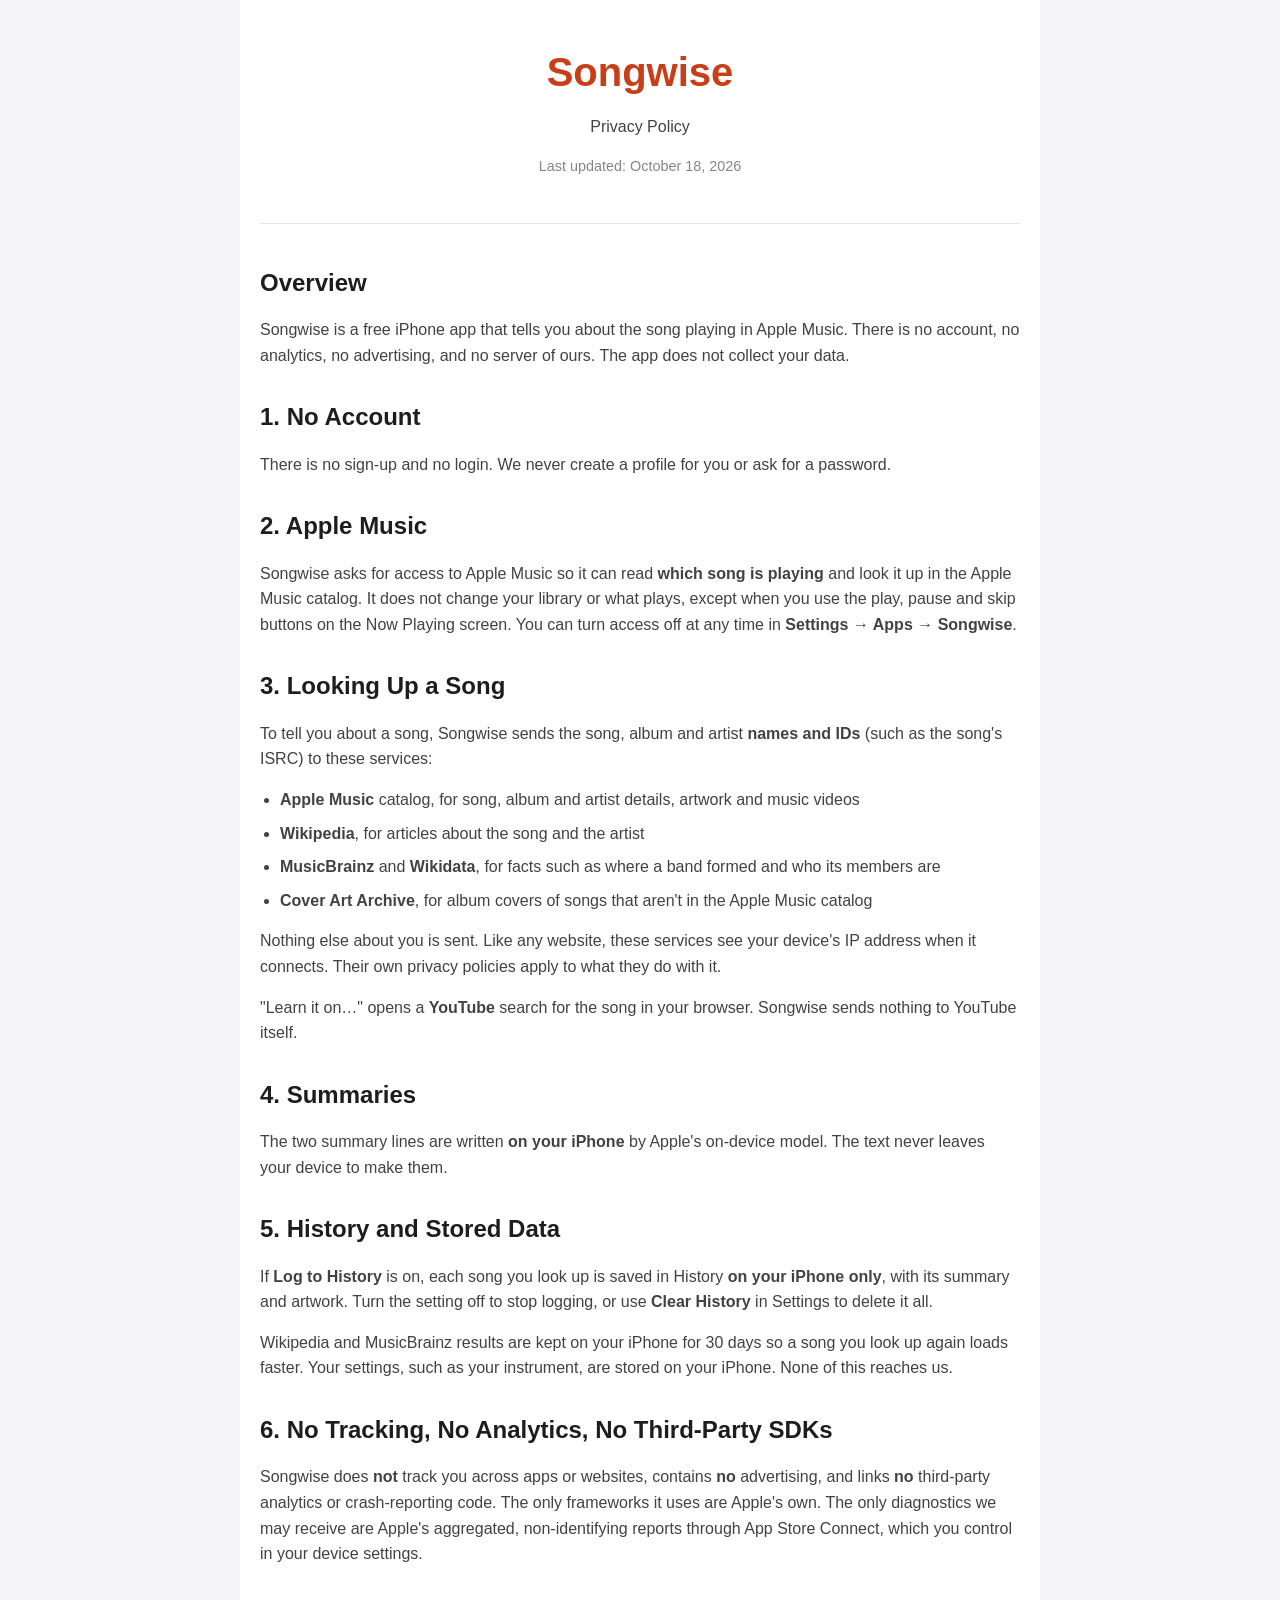
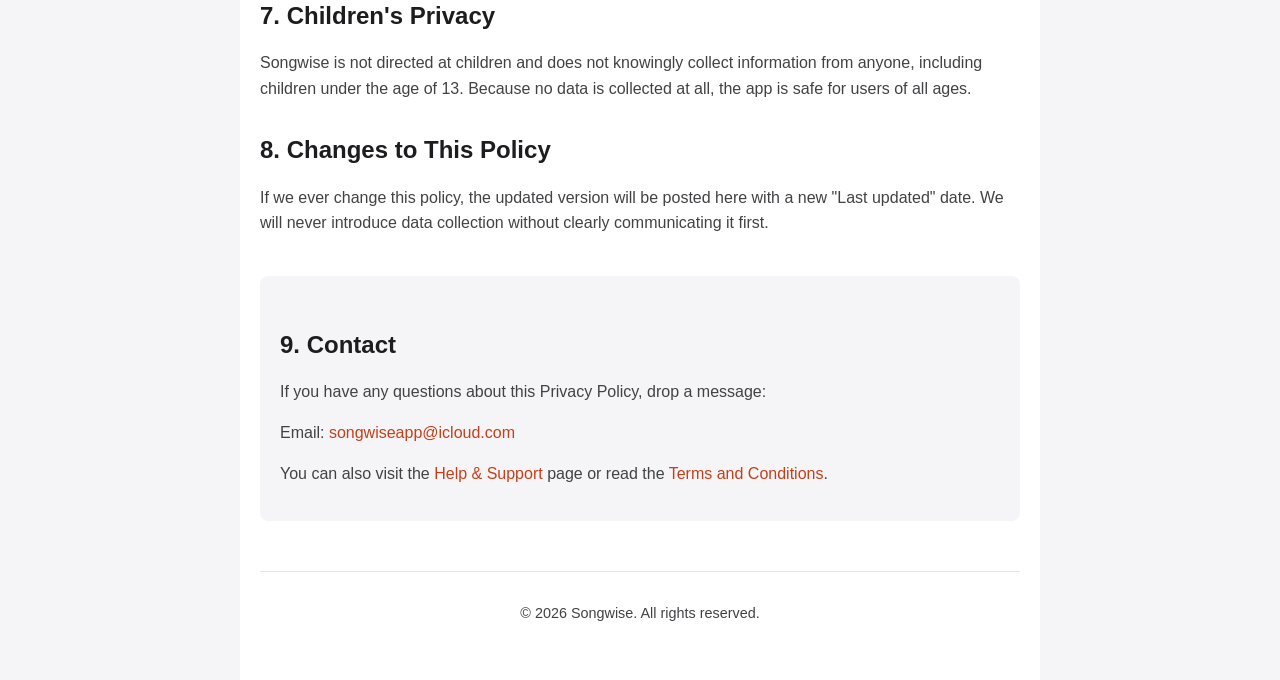
==== privacy.html @ 33ce4cde "Songwise support site: Help, Privacy, Terms Co-Authored-By: Claude Opus 5.5 <noreply@anthropic.com>" ====
<!DOCTYPE html>
<html lang="en">
<head>
    <meta charset="UTF-8">
    <meta name="viewport" content="width=device-width, initial-scale=1.0">
    <title>Songwise - Privacy Policy</title>
    <link rel="stylesheet" href="styles.css">
</head>
<body>
    <div class="container">
        <header>
            <h1><span class="app-name">Songwise</span></h1>
            <p>Privacy Policy</p>
            <p class="last-updated">Last updated: October 18, 2026</p>
        </header>

        <section>
            <h2>Overview</h2>
            <p>Songwise is a free iPhone app that tells you about the song playing in Apple Music. There is no account, no analytics, no advertising, and no server of ours. The app does not collect your data.</p>
        </section>

        <section>
            <h2>1. No Account</h2>
            <p>There is no sign-up and no login. We never create a profile for you or ask for a password.</p>
        </section>

        <section>
            <h2>2. Apple Music</h2>
            <p>Songwise asks for access to Apple Music so it can read <strong>which song is playing</strong> and look it up in the Apple Music catalog. It does not change your library or what plays, except when you use the play, pause and skip buttons on the Now Playing screen. You can turn access off at any time in <strong>Settings → Apps → Songwise</strong>.</p>
        </section>

        <section>
            <h2>3. Looking Up a Song</h2>
            <p>To tell you about a song, Songwise sends the song, album and artist <strong>names and IDs</strong> (such as the song's ISRC) to these services:</p>
            <ul>
                <li><strong>Apple Music</strong> catalog, for song, album and artist details, artwork and music videos</li>
                <li><strong>Wikipedia</strong>, for articles about the song and the artist</li>
                <li><strong>MusicBrainz</strong> and <strong>Wikidata</strong>, for facts such as where a band formed and who its members are</li>
                <li><strong>Cover Art Archive</strong>, for album covers of songs that aren't in the Apple Music catalog</li>
            </ul>
            <p>Nothing else about you is sent. Like any website, these services see your device's IP address when it connects. Their own privacy policies apply to what they do with it.</p>
            <p>"Learn it on…" opens a <strong>YouTube</strong> search for the song in your browser. Songwise sends nothing to YouTube itself.</p>
        </section>

        <section>
            <h2>4. Summaries</h2>
            <p>The two summary lines are written <strong>on your iPhone</strong> by Apple's on-device model. The text never leaves your device to make them.</p>
        </section>

        <section>
            <h2>5. History and Stored Data</h2>
            <p>If <strong>Log to History</strong> is on, each song you look up is saved in History <strong>on your iPhone only</strong>, with its summary and artwork. Turn the setting off to stop logging, or use <strong>Clear History</strong> in Settings to delete it all.</p>
            <p>Wikipedia and MusicBrainz results are kept on your iPhone for 30 days so a song you look up again loads faster. Your settings, such as your instrument, are stored on your iPhone. None of this reaches us.</p>
        </section>

        <section>
            <h2>6. No Tracking, No Analytics, No Third-Party SDKs</h2>
            <p>Songwise does <strong>not</strong> track you across apps or websites, contains <strong>no</strong> advertising, and links <strong>no</strong> third-party analytics or crash-reporting code. The only frameworks it uses are Apple's own. The only diagnostics we may receive are Apple's aggregated, non-identifying reports through App Store Connect, which you control in your device settings.</p>
        </section>

        <section>
            <h2>7. Children's Privacy</h2>
            <p>Songwise is not directed at children and does not knowingly collect information from anyone, including children under the age of 13. Because no data is collected at all, the app is safe for users of all ages.</p>
        </section>

        <section>
            <h2>8. Changes to This Policy</h2>
            <p>If we ever change this policy, the updated version will be posted here with a new "Last updated" date. We will never introduce data collection without clearly communicating it first.</p>
        </section>

        <section class="contact">
            <h2>9. Contact</h2>
            <p>If you have any questions about this Privacy Policy, drop a message:</p>
            <p>Email: <a href="mailto:songwiseapp@icloud.com">songwiseapp@icloud.com</a></p>
            <p>You can also visit the <a href="index.html">Help &amp; Support</a> page or read the <a href="terms.html">Terms and Conditions</a>.</p>
        </section>

        <footer>
            <p>&copy; 2026 Songwise. All rights reserved.</p>
        </footer>
    </div>
</body>
</html>
---- styles.css ----
/* ============================================================
   Songwise — Shared Stylesheet
   Used by: privacy.html, terms.html, index.html (Help & Support)
   ============================================================ */

* {
    margin: 0;
    padding: 0;
    box-sizing: border-box;
}

body {
    font-family: -apple-system, BlinkMacSystemFont, 'Segoe UI', Roboto, Oxygen, Ubuntu, Cantarell, sans-serif;
    line-height: 1.6;
    color: #333;
    background-color: #f5f5f7;
}

.container {
    max-width: 800px;
    margin: 0 auto;
    padding: 40px 20px;
    background-color: white;
    min-height: 100vh;
}

header {
    text-align: center;
    margin-bottom: 40px;
    padding-bottom: 30px;
    border-bottom: 1px solid #e5e5e7;
}

h1 {
    font-size: 2.5em;
    font-weight: 600;
    color: #1d1d1f;
    margin-bottom: 10px;
}

.app-name {
    color: #c83e18;
}

.last-updated {
    color: #86868b;
    font-size: 0.9em;
}

.app-store-cta {
    margin-top: 20px;
}

.app-store-badge {
    display: inline-block;
    transition: opacity 0.2s ease;
}

.app-store-badge:hover {
    opacity: 0.85;
}

.app-store-badge img {
    height: 48px;
    width: auto;
    vertical-align: middle;
}

h2 {
    font-size: 1.5em;
    font-weight: 600;
    color: #1d1d1f;
    margin-top: 30px;
    margin-bottom: 15px;
}

p {
    margin-bottom: 15px;
    color: #424245;
}

ul {
    margin-left: 20px;
    margin-bottom: 15px;
}

li {
    margin-bottom: 8px;
    color: #424245;
}

.contact {
    background-color: #f5f5f7;
    padding: 20px;
    border-radius: 8px;
    margin-top: 40px;
}

a {
    color: #c83e18;
    text-decoration: none;
}

a:hover {
    text-decoration: underline;
}

footer {
    text-align: center;
    margin-top: 50px;
    padding-top: 30px;
    border-top: 1px solid #e5e5e7;
    color: #86868b;
    font-size: 0.9em;
}

@media (max-width: 600px) {
    h1 {
        font-size: 2em;
    }

    h2 {
        font-size: 1.3em;
    }
}
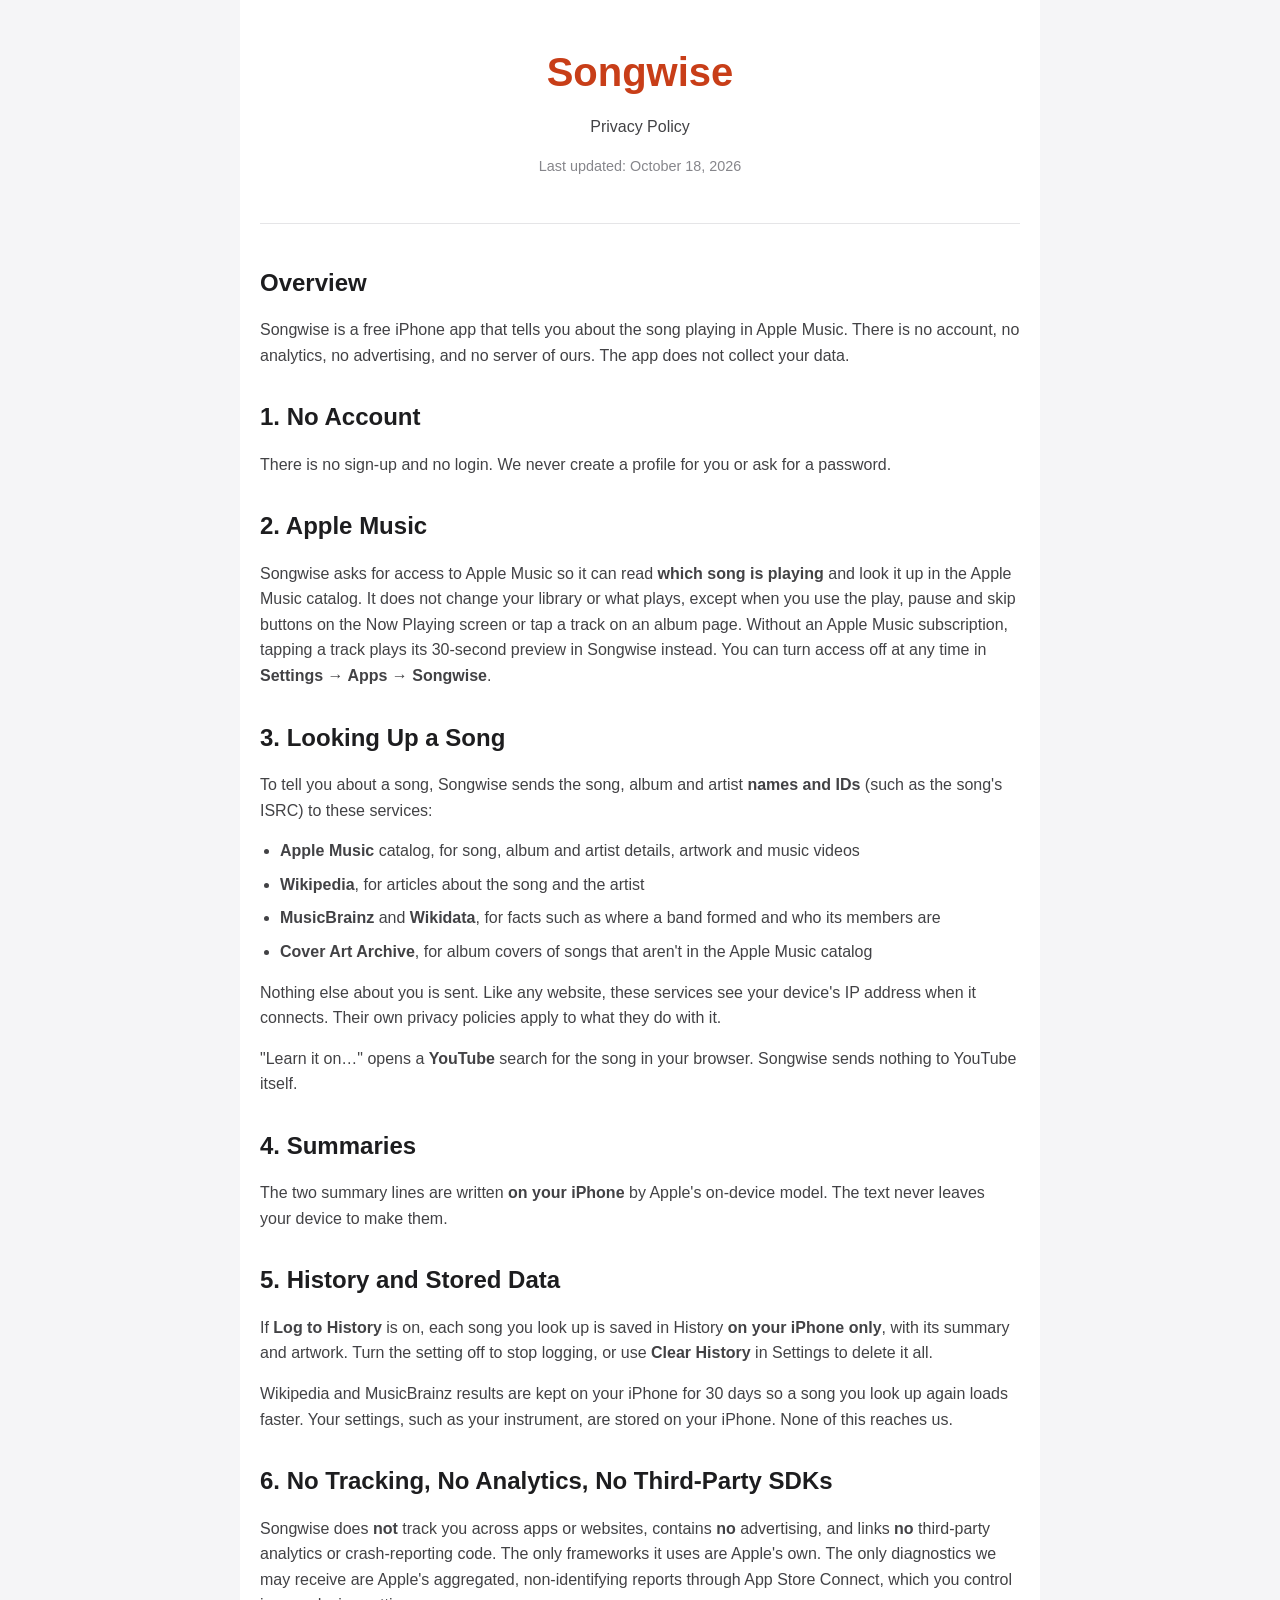
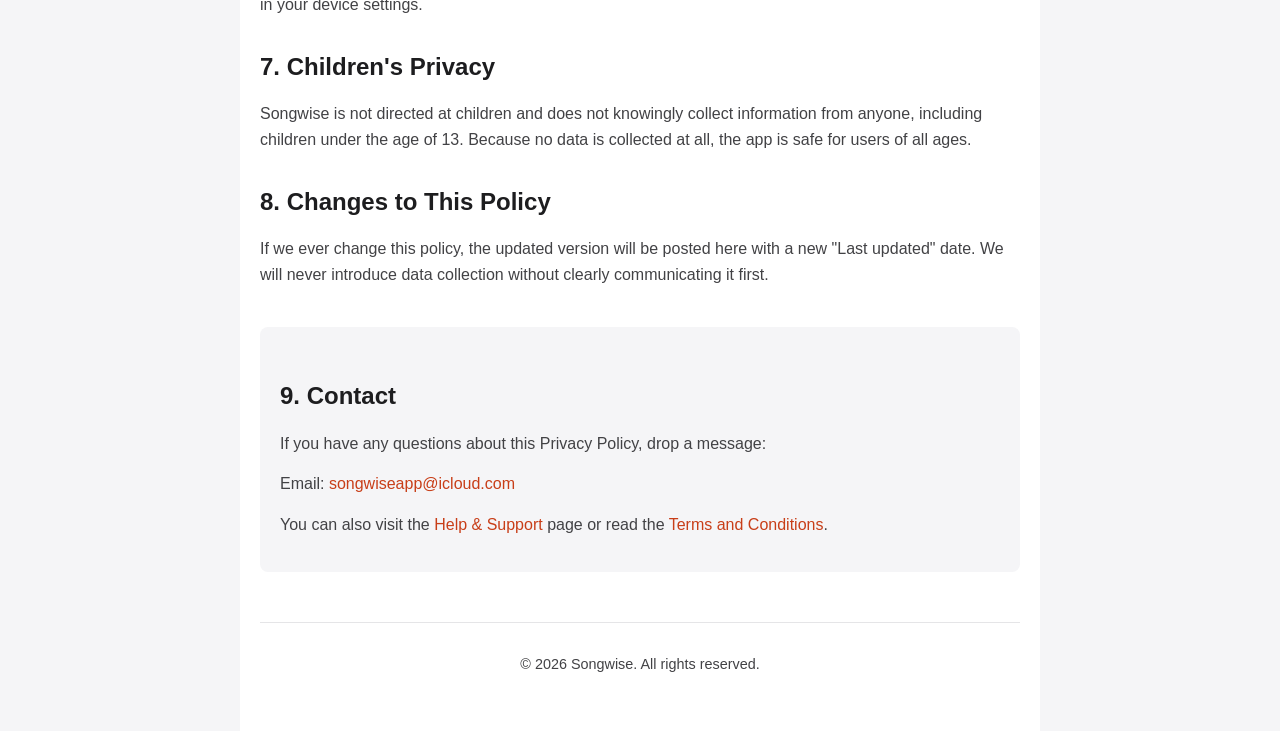
==== commit 7fbf7c8e: "Say that album tracks play in Music or as a preview Co-Authored-By: Claude Opus 5.5 <noreply@anthrop" ====
--- a/privacy.html
+++ b/privacy.html
@@ -26,7 +26,7 @@
 
         <section>
             <h2>2. Apple Music</h2>
-            <p>Songwise asks for access to Apple Music so it can read <strong>which song is playing</strong> and look it up in the Apple Music catalog. It does not change your library or what plays, except when you use the play, pause and skip buttons on the Now Playing screen. You can turn access off at any time in <strong>Settings → Apps → Songwise</strong>.</p>
+            <p>Songwise asks for access to Apple Music so it can read <strong>which song is playing</strong> and look it up in the Apple Music catalog. It does not change your library or what plays, except when you use the play, pause and skip buttons on the Now Playing screen or tap a track on an album page. Without an Apple Music subscription, tapping a track plays its 30-second preview in Songwise instead. You can turn access off at any time in <strong>Settings → Apps → Songwise</strong>.</p>
         </section>
 
         <section>
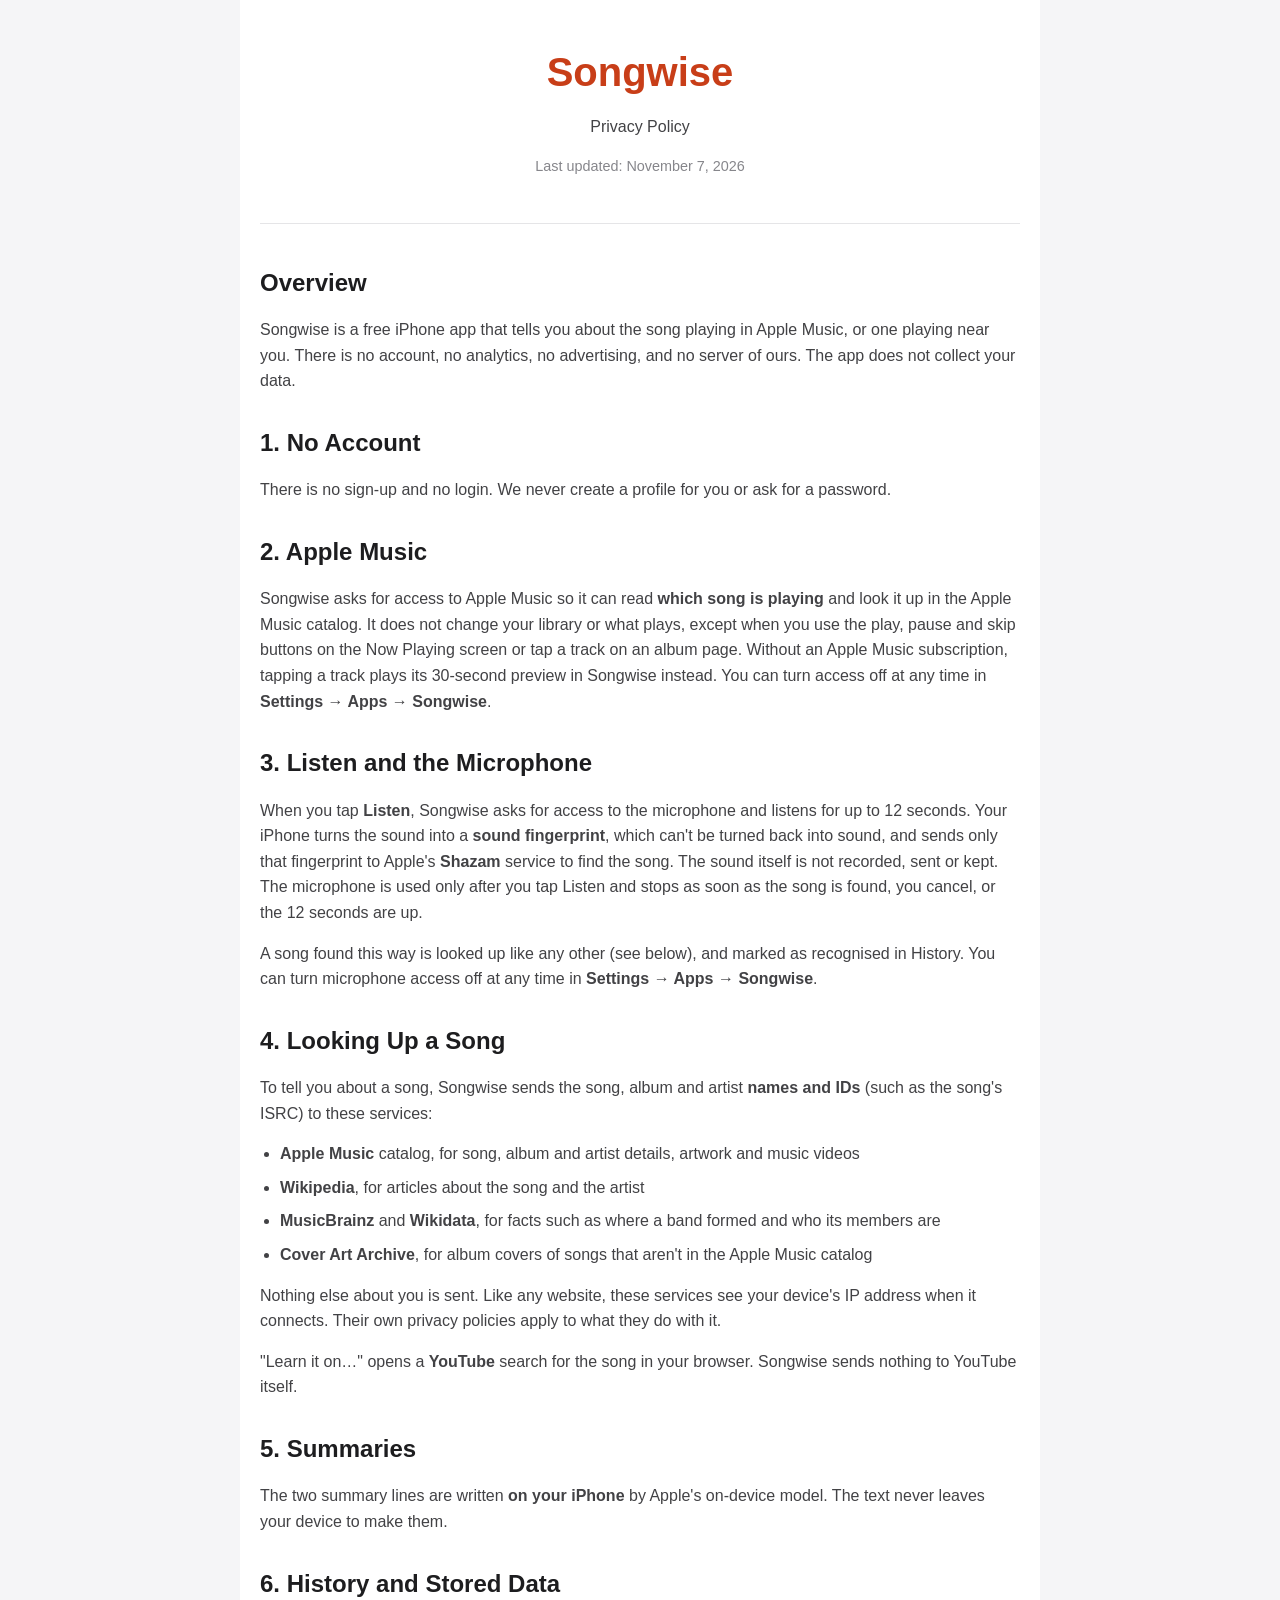
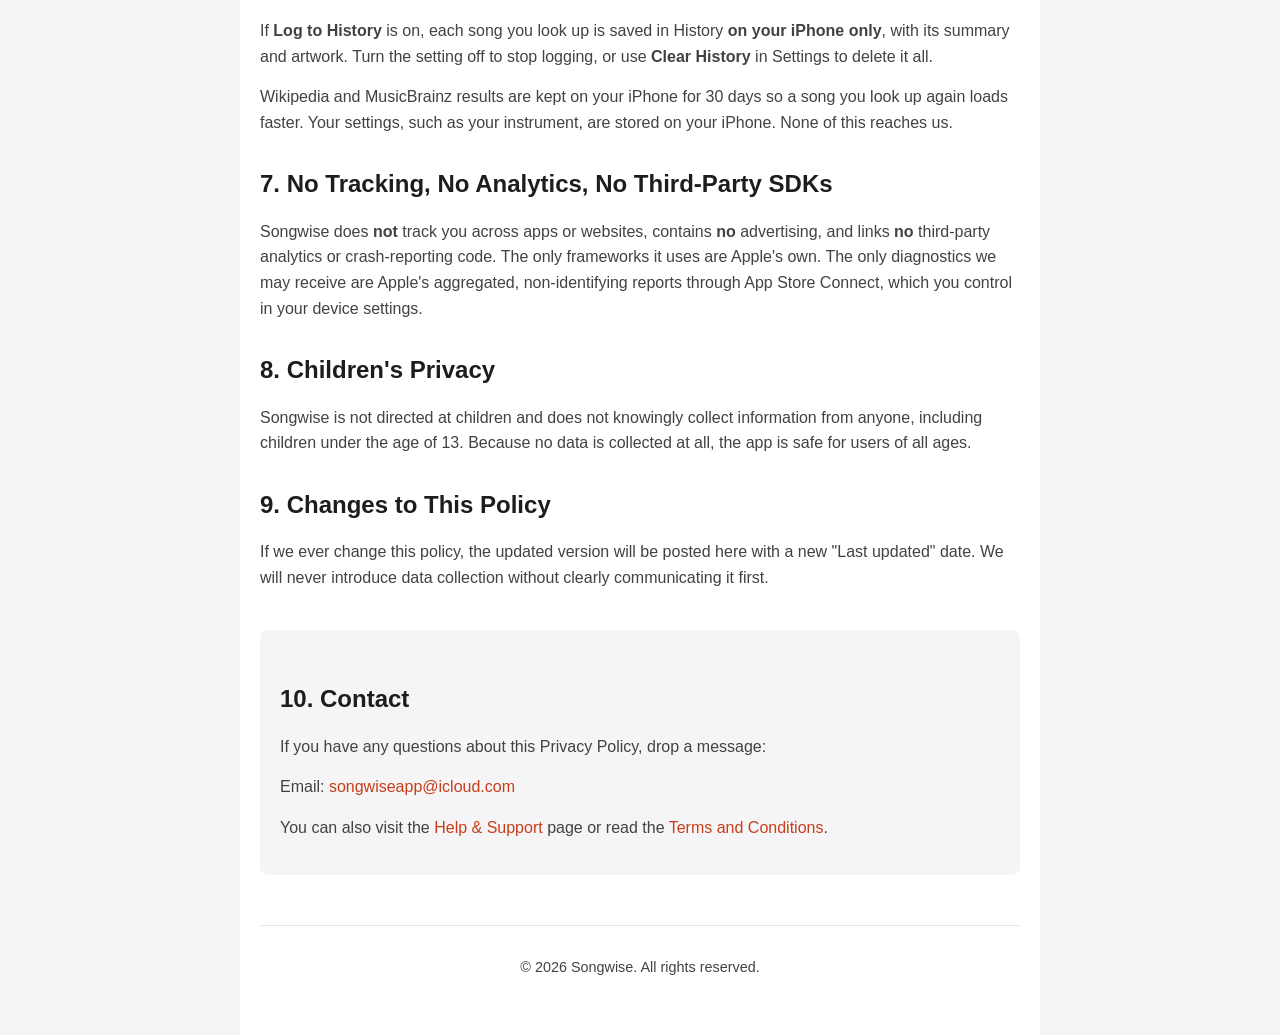
==== commit 7af4995a: "Add Listen and the Microphone to the privacy policy Co-Authored-By: Claude Opus 5.5 <noreply@anthrop" ====
--- a/privacy.html
+++ b/privacy.html
@@ -11,12 +11,12 @@
         <header>
             <h1><span class="app-name">Songwise</span></h1>
             <p>Privacy Policy</p>
-            <p class="last-updated">Last updated: October 18, 2026</p>
+            <p class="last-updated">Last updated: November 7, 2026</p>
         </header>
 
         <section>
             <h2>Overview</h2>
-            <p>Songwise is a free iPhone app that tells you about the song playing in Apple Music. There is no account, no analytics, no advertising, and no server of ours. The app does not collect your data.</p>
+            <p>Songwise is a free iPhone app that tells you about the song playing in Apple Music, or one playing near you. There is no account, no analytics, no advertising, and no server of ours. The app does not collect your data.</p>
         </section>
 
         <section>
@@ -30,7 +30,13 @@
         </section>
 
         <section>
-            <h2>3. Looking Up a Song</h2>
+            <h2>3. Listen and the Microphone</h2>
+            <p>When you tap <strong>Listen</strong>, Songwise asks for access to the microphone and listens for up to 12 seconds. Your iPhone turns the sound into a <strong>sound fingerprint</strong>, which can't be turned back into sound, and sends only that fingerprint to Apple's <strong>Shazam</strong> service to find the song. The sound itself is not recorded, sent or kept. The microphone is used only after you tap Listen and stops as soon as the song is found, you cancel, or the 12 seconds are up.</p>
+            <p>A song found this way is looked up like any other (see below), and marked as recognised in History. You can turn microphone access off at any time in <strong>Settings → Apps → Songwise</strong>.</p>
+        </section>
+
+        <section>
+            <h2>4. Looking Up a Song</h2>
             <p>To tell you about a song, Songwise sends the song, album and artist <strong>names and IDs</strong> (such as the song's ISRC) to these services:</p>
             <ul>
                 <li><strong>Apple Music</strong> catalog, for song, album and artist details, artwork and music videos</li>
@@ -43,33 +49,33 @@
         </section>
 
         <section>
-            <h2>4. Summaries</h2>
+            <h2>5. Summaries</h2>
             <p>The two summary lines are written <strong>on your iPhone</strong> by Apple's on-device model. The text never leaves your device to make them.</p>
         </section>
 
         <section>
-            <h2>5. History and Stored Data</h2>
+            <h2>6. History and Stored Data</h2>
             <p>If <strong>Log to History</strong> is on, each song you look up is saved in History <strong>on your iPhone only</strong>, with its summary and artwork. Turn the setting off to stop logging, or use <strong>Clear History</strong> in Settings to delete it all.</p>
             <p>Wikipedia and MusicBrainz results are kept on your iPhone for 30 days so a song you look up again loads faster. Your settings, such as your instrument, are stored on your iPhone. None of this reaches us.</p>
         </section>
 
         <section>
-            <h2>6. No Tracking, No Analytics, No Third-Party SDKs</h2>
+            <h2>7. No Tracking, No Analytics, No Third-Party SDKs</h2>
             <p>Songwise does <strong>not</strong> track you across apps or websites, contains <strong>no</strong> advertising, and links <strong>no</strong> third-party analytics or crash-reporting code. The only frameworks it uses are Apple's own. The only diagnostics we may receive are Apple's aggregated, non-identifying reports through App Store Connect, which you control in your device settings.</p>
         </section>
 
         <section>
-            <h2>7. Children's Privacy</h2>
+            <h2>8. Children's Privacy</h2>
             <p>Songwise is not directed at children and does not knowingly collect information from anyone, including children under the age of 13. Because no data is collected at all, the app is safe for users of all ages.</p>
         </section>
 
         <section>
-            <h2>8. Changes to This Policy</h2>
+            <h2>9. Changes to This Policy</h2>
             <p>If we ever change this policy, the updated version will be posted here with a new "Last updated" date. We will never introduce data collection without clearly communicating it first.</p>
         </section>
 
         <section class="contact">
-            <h2>9. Contact</h2>
+            <h2>10. Contact</h2>
             <p>If you have any questions about this Privacy Policy, drop a message:</p>
             <p>Email: <a href="mailto:songwiseapp@icloud.com">songwiseapp@icloud.com</a></p>
             <p>You can also visit the <a href="index.html">Help &amp; Support</a> page or read the <a href="terms.html">Terms and Conditions</a>.</p>
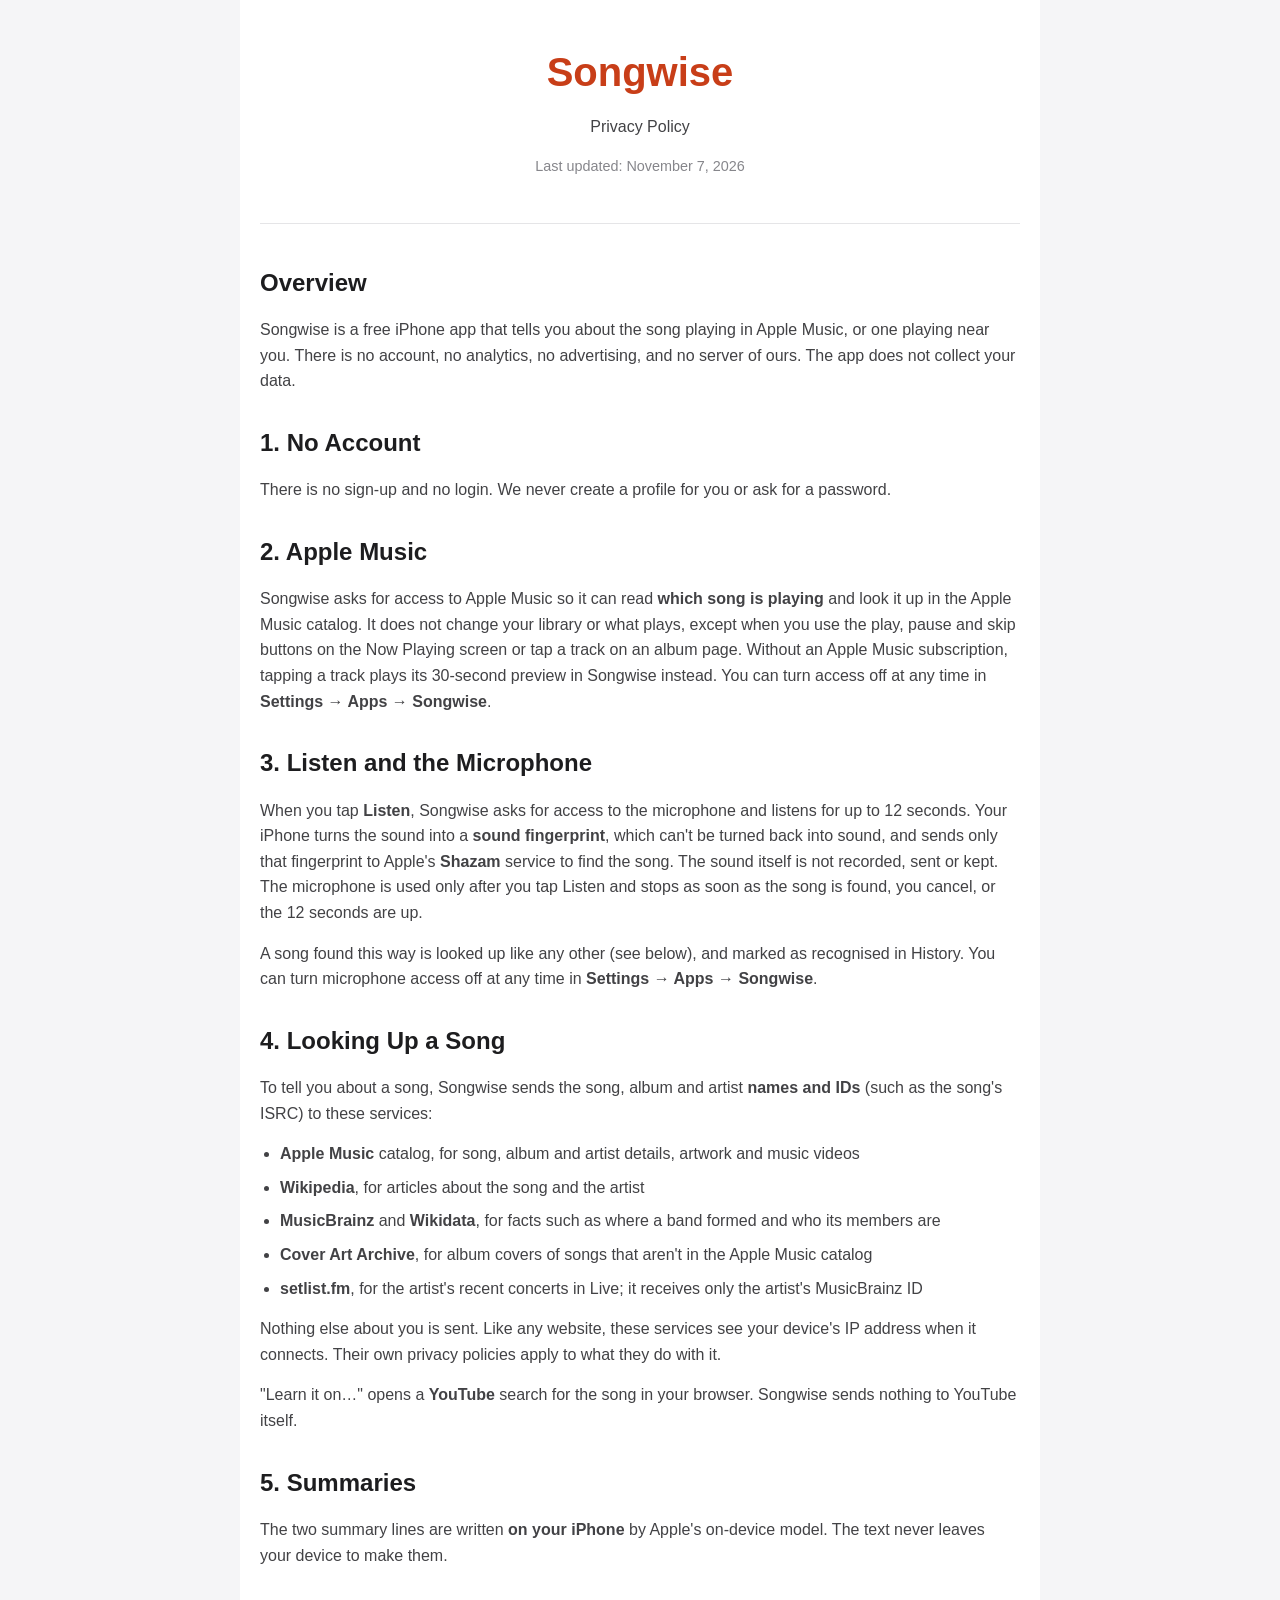
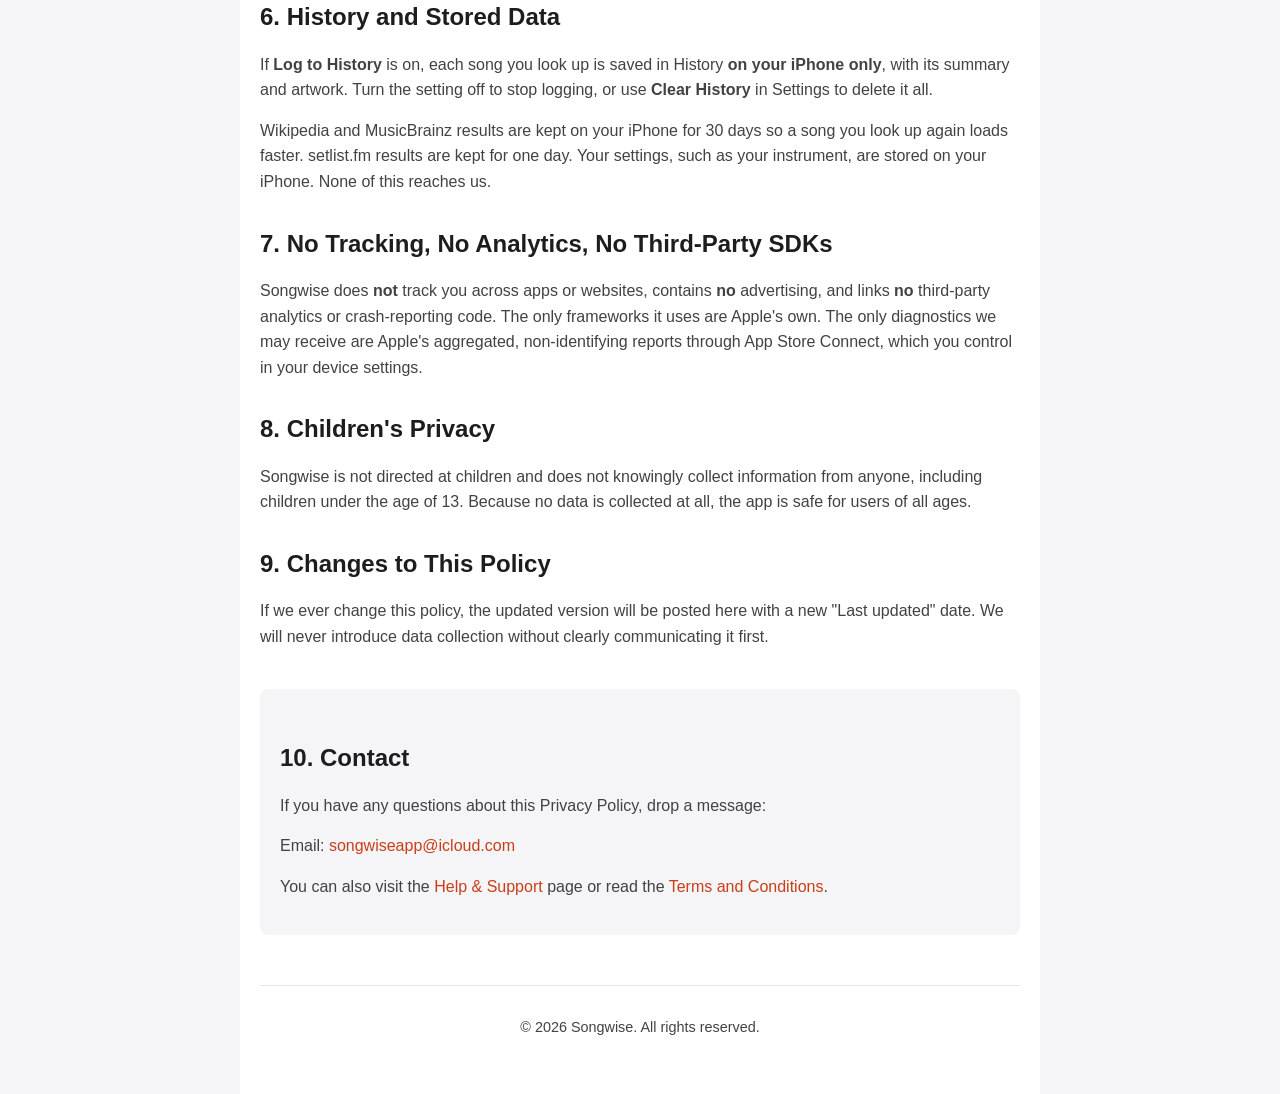
==== commit 4b0559ea: "List setlist.fm in the privacy policy for Live Co-Authored-By: Claude Opus 5.5 <noreply@anthropic.co" ====
--- a/privacy.html
+++ b/privacy.html
@@ -43,6 +43,7 @@
                 <li><strong>Wikipedia</strong>, for articles about the song and the artist</li>
                 <li><strong>MusicBrainz</strong> and <strong>Wikidata</strong>, for facts such as where a band formed and who its members are</li>
                 <li><strong>Cover Art Archive</strong>, for album covers of songs that aren't in the Apple Music catalog</li>
+                <li><strong>setlist.fm</strong>, for the artist's recent concerts in Live; it receives only the artist's MusicBrainz ID</li>
             </ul>
             <p>Nothing else about you is sent. Like any website, these services see your device's IP address when it connects. Their own privacy policies apply to what they do with it.</p>
             <p>"Learn it on…" opens a <strong>YouTube</strong> search for the song in your browser. Songwise sends nothing to YouTube itself.</p>
@@ -56,7 +57,7 @@
         <section>
             <h2>6. History and Stored Data</h2>
             <p>If <strong>Log to History</strong> is on, each song you look up is saved in History <strong>on your iPhone only</strong>, with its summary and artwork. Turn the setting off to stop logging, or use <strong>Clear History</strong> in Settings to delete it all.</p>
-            <p>Wikipedia and MusicBrainz results are kept on your iPhone for 30 days so a song you look up again loads faster. Your settings, such as your instrument, are stored on your iPhone. None of this reaches us.</p>
+            <p>Wikipedia and MusicBrainz results are kept on your iPhone for 30 days so a song you look up again loads faster. setlist.fm results are kept for one day. Your settings, such as your instrument, are stored on your iPhone. None of this reaches us.</p>
         </section>
 
         <section>
